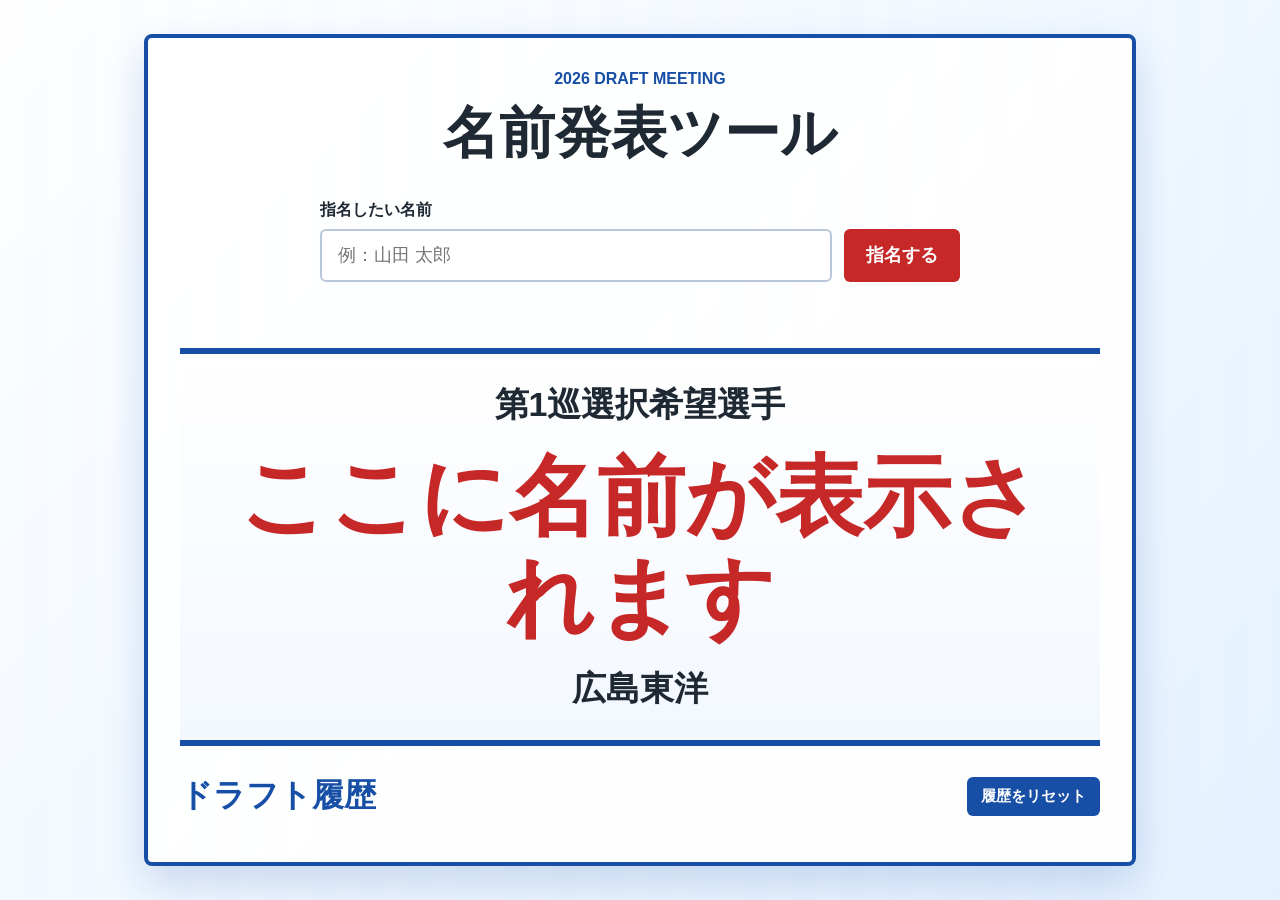
==== draft.html @ 13f2ab53 "first commit" ====
<!DOCTYPE html>
<html lang="ja">
<head>
  <meta charset="UTF-8">
  <meta name="viewport" content="width=device-width, initial-scale=1.0">
  <title>ドラフト会議風 名前発表ツール</title>
  <link rel="stylesheet" href="style.css">
</head>
<body>
  <main class="page">
    <section class="draft-board" aria-labelledby="pageTitle">
      <p class="event-label">2026 DRAFT MEETING</p>
      <h1 id="pageTitle">名前発表ツール</h1>

      <div class="input-area">
        <label for="playerName">指名したい名前</label>
        <div class="input-row">
          <input type="text" id="playerName" placeholder="例：山田 太郎">
          <button id="announceButton" type="button">指名する</button>
        </div>
        <p id="message" class="message" aria-live="polite"></p>
      </div>

      <div id="announcement" class="announcement">
        <p id="roundText" class="round-text">第1巡選択希望選手</p>
        <p id="announcedName" class="announced-name">ここに名前が表示されます</p>
        <p class="team-text">広島東洋</p>
      </div>

      <section class="history-area" aria-labelledby="historyTitle">
        <div class="history-header">
          <h2 id="historyTitle">ドラフト履歴</h2>
          <button id="resetButton" class="reset-button" type="button">履歴をリセット</button>
        </div>
        <ol id="draftHistory" class="draft-history"></ol>
      </section>
    </section>
  </main>

  <script src="script.js"></script>
</body>
</html>
---- style.css ----
/* ページ全体の基本設定 */
body {
  margin: 0;
  font-family: "Hiragino Sans", "Yu Gothic", "Meiryo", sans-serif;
  color: #1f2933;
  background:
    linear-gradient(135deg, rgba(255, 255, 255, 0.85), rgba(226, 240, 255, 0.85)),
    repeating-linear-gradient(90deg, #f7fbff 0, #f7fbff 24px, #eef6ff 24px, #eef6ff 48px);
}

.page {
  min-height: 100vh;
  display: flex;
  align-items: center;
  justify-content: center;
  padding: 24px;
  box-sizing: border-box;
}

.draft-board {
  width: min(920px, 100%);
  padding: 32px;
  border: 4px solid #174ea6;
  border-radius: 8px;
  background: rgba(255, 255, 255, 0.94);
  box-shadow: 0 18px 40px rgba(23, 78, 166, 0.18);
  text-align: center;
}

.event-label {
  margin: 0 0 8px;
  color: #174ea6;
  font-weight: bold;
  letter-spacing: 0;
}

h1 {
  margin: 0 0 28px;
  font-size: clamp(32px, 6vw, 56px);
}

.input-area {
  max-width: 640px;
  margin: 0 auto 32px;
  text-align: left;
}

label {
  display: block;
  margin-bottom: 8px;
  font-weight: bold;
}

.input-row {
  display: flex;
  gap: 12px;
}

input {
  flex: 1;
  min-width: 0;
  padding: 14px 16px;
  border: 2px solid #b8c7d9;
  border-radius: 6px;
  font-size: 18px;
}

button {
  padding: 14px 22px;
  border: 0;
  border-radius: 6px;
  color: #ffffff;
  background: #c62828;
  font-size: 18px;
  font-weight: bold;
  cursor: pointer;
}

button:hover {
  background: #a91f1f;
}

.message {
  min-height: 24px;
  margin: 10px 0 0;
  color: #c62828;
  font-weight: bold;
}

.announcement {
  padding: 28px 20px;
  border-top: 6px solid #174ea6;
  border-bottom: 6px solid #174ea6;
  background: linear-gradient(180deg, #ffffff, #f3f8ff);
}

.round-text,
.team-text {
  margin: 0;
  font-size: clamp(20px, 4vw, 34px);
  font-weight: bold;
}

.announced-name {
  margin: 18px 0;
  color: #c62828;
  font-size: clamp(42px, 10vw, 88px);
  font-weight: bold;
  line-height: 1.15;
  word-break: keep-all;
  overflow-wrap: anywhere;
}

/* JavaScriptでこのクラスを付けて、発表時だけ演出を動かします */
.announcement.is-active {
  animation: announce 0.7s ease-out;
}

.history-area {
  margin-top: 28px;
  text-align: left;
}

.history-header {
  display: flex;
  align-items: center;
  justify-content: space-between;
  gap: 12px;
  margin-bottom: 12px;
}

.history-header h2 {
  margin: 0;
  color: #174ea6;
  font-size: clamp(22px, 4vw, 32px);
}

.reset-button {
  padding: 10px 14px;
  background: #174ea6;
  font-size: 15px;
}

.reset-button:hover {
  background: #0f3f87;
}

.draft-history {
  display: grid;
  gap: 10px;
  max-height: 260px;
  margin: 0;
  padding: 0;
  list-style: none;
  overflow-y: auto;
}

.draft-history li {
  display: flex;
  align-items: center;
  justify-content: space-between;
  gap: 12px;
  padding: 14px 16px;
  border-left: 6px solid #c62828;
  border-radius: 6px;
  background: #f7fbff;
  font-size: 20px;
  font-weight: bold;
}

.history-round {
  color: #174ea6;
  white-space: nowrap;
}

.history-name {
  text-align: right;
  overflow-wrap: anywhere;
}

@keyframes announce {
  0% {
    transform: scale(0.94);
    opacity: 0.4;
  }

  60% {
    transform: scale(1.03);
    opacity: 1;
  }

  100% {
    transform: scale(1);
  }
}

/* 画面が狭いスマホでは、入力欄とボタンを縦に並べます */
@media (max-width: 560px) {
  .draft-board {
    padding: 24px 16px;
  }

  .input-row {
    flex-direction: column;
  }

  button {
    width: 100%;
  }

  .history-header {
    align-items: stretch;
    flex-direction: column;
  }

  .draft-history li {
    align-items: flex-start;
    flex-direction: column;
  }

  .history-name {
    text-align: left;
  }
}
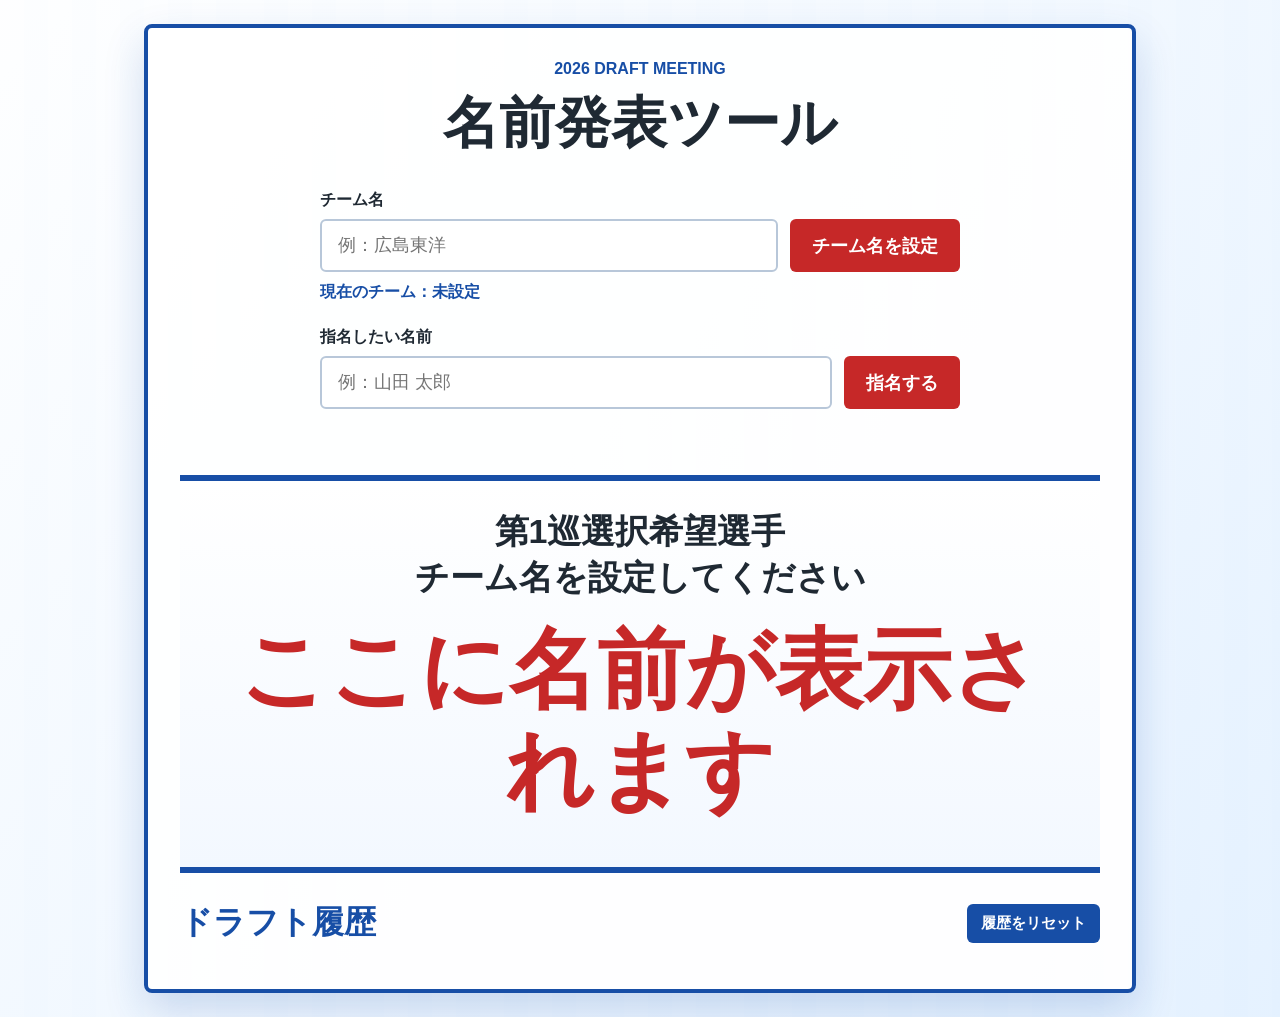
==== commit e3ffecb7: "localstorage ver" ====
--- a/draft.html
+++ b/draft.html
@@ -12,6 +12,15 @@
       <p class="event-label">2026 DRAFT MEETING</p>
       <h1 id="pageTitle">名前発表ツール</h1>
 
+      <div class="team-area">
+        <label for="teamNameInput">チーム名</label>
+        <div class="input-row">
+          <input type="text" id="teamNameInput" placeholder="例：広島東洋">
+          <button id="setTeamButton" type="button">チーム名を設定</button>
+        </div>
+        <p id="currentTeamLabel" class="current-team">現在のチーム：未設定</p>
+      </div>
+
       <div class="input-area">
         <label for="playerName">指名したい名前</label>
         <div class="input-row">
@@ -23,8 +32,8 @@
 
       <div id="announcement" class="announcement">
         <p id="roundText" class="round-text">第1巡選択希望選手</p>
+        <p id="announcementTeamName" class="team-text">チーム名を設定してください</p>
         <p id="announcedName" class="announced-name">ここに名前が表示されます</p>
-        <p class="team-text">広島東洋</p>
       </div>
 
       <section class="history-area" aria-labelledby="historyTitle">
--- a/style.css
+++ b/style.css
@@ -17,6 +17,7 @@
   box-sizing: border-box;
 }
 
+/* 「2026 DRAFT MEETING」から「ドラフト履歴」までを囲む白いボード */
 .draft-board {
   width: min(920px, 100%);
   padding: 32px;
@@ -27,6 +28,7 @@
   text-align: center;
 }
 
+/* 画面上部の「2026 DRAFT MEETING」 */
 .event-label {
   margin: 0 0 8px;
   color: #174ea6;
@@ -34,28 +36,39 @@
   letter-spacing: 0;
 }
 
+/* 見出しの「名前発表ツール」 */
 h1 {
   margin: 0 0 28px;
   font-size: clamp(32px, 6vw, 56px);
 }
 
+/* 「チーム名」と「指名したい名前」の入力エリア全体 */
+.team-area,
 .input-area {
   max-width: 640px;
-  margin: 0 auto 32px;
+  margin: 0 auto 24px;
   text-align: left;
 }
 
+/* 「指名したい名前」の入力エリア */
+.input-area {
+  margin-bottom: 32px;
+}
+
+/* 「チーム名」「指名したい名前」のラベル文字 */
 label {
   display: block;
   margin-bottom: 8px;
   font-weight: bold;
 }
 
+/* 入力欄とボタンを横に並べる行 */
 .input-row {
   display: flex;
   gap: 12px;
 }
 
+/* 「例：広島東洋」「例：山田 太郎」と表示される入力欄 */
 input {
   flex: 1;
   min-width: 0;
@@ -65,6 +78,7 @@
   font-size: 18px;
 }
 
+/* 「チーム名を設定」「指名する」などのボタン */
 button {
   padding: 14px 22px;
   border: 0;
@@ -76,10 +90,12 @@
   cursor: pointer;
 }
 
+/* ボタンにマウスを乗せたとき */
 button:hover {
   background: #a91f1f;
 }
 
+/* 「名前を入力してください」などのエラーメッセージ */
 .message {
   min-height: 24px;
   margin: 10px 0 0;
@@ -87,6 +103,14 @@
   font-weight: bold;
 }
 
+/* 「現在のチーム：未設定」または設定後のチーム名表示 */
+.current-team {
+  margin: 10px 0 0;
+  color: #174ea6;
+  font-weight: bold;
+}
+
+/* 「第1巡選択希望選手」「チーム名」「ここに名前が表示されます」の発表エリア */
 .announcement {
   padding: 28px 20px;
   border-top: 6px solid #174ea6;
@@ -94,6 +118,7 @@
   background: linear-gradient(180deg, #ffffff, #f3f8ff);
 }
 
+/* 発表エリアの「第1巡選択希望選手」とチーム名 */
 .round-text,
 .team-text {
   margin: 0;
@@ -101,6 +126,7 @@
   font-weight: bold;
 }
 
+/* 発表エリア中央の「ここに名前が表示されます」または指名された名前 */
 .announced-name {
   margin: 18px 0;
   color: #c62828;
@@ -116,11 +142,13 @@
   animation: announce 0.7s ease-out;
 }
 
+/* 「ドラフト履歴」見出しと履歴リストのエリア */
 .history-area {
   margin-top: 28px;
   text-align: left;
 }
 
+/* 「ドラフト履歴」と「履歴をリセット」ボタンを並べる行 */
 .history-header {
   display: flex;
   align-items: center;
@@ -129,22 +157,26 @@
   margin-bottom: 12px;
 }
 
+/* 見出しの「ドラフト履歴」 */
 .history-header h2 {
   margin: 0;
   color: #174ea6;
   font-size: clamp(22px, 4vw, 32px);
 }
 
+/* 「履歴をリセット」ボタン */
 .reset-button {
   padding: 10px 14px;
   background: #174ea6;
   font-size: 15px;
 }
 
+/* 「履歴をリセット」ボタンにマウスを乗せたとき */
 .reset-button:hover {
   background: #0f3f87;
 }
 
+/* 指名後に追加される履歴リスト全体 */
 .draft-history {
   display: grid;
   gap: 10px;
@@ -155,6 +187,7 @@
   overflow-y: auto;
 }
 
+/* 履歴1行分の「第○巡目」「チーム名」「選手名」 */
 .draft-history li {
   display: flex;
   align-items: center;
@@ -168,16 +201,24 @@
   font-weight: bold;
 }
 
+/* 履歴の「第○巡目」 */
 .history-round {
   color: #174ea6;
   white-space: nowrap;
 }
 
+/* 履歴のチーム名 */
+.history-team {
+  color: #1f2933;
+  white-space: nowrap;
+}
+
+/* 履歴の選手名 */
 .history-name {
-  text-align: right;
   overflow-wrap: anywhere;
 }
 
+/* 発表エリアが動くときのアニメーション */
 @keyframes announce {
   0% {
     transform: scale(0.94);
